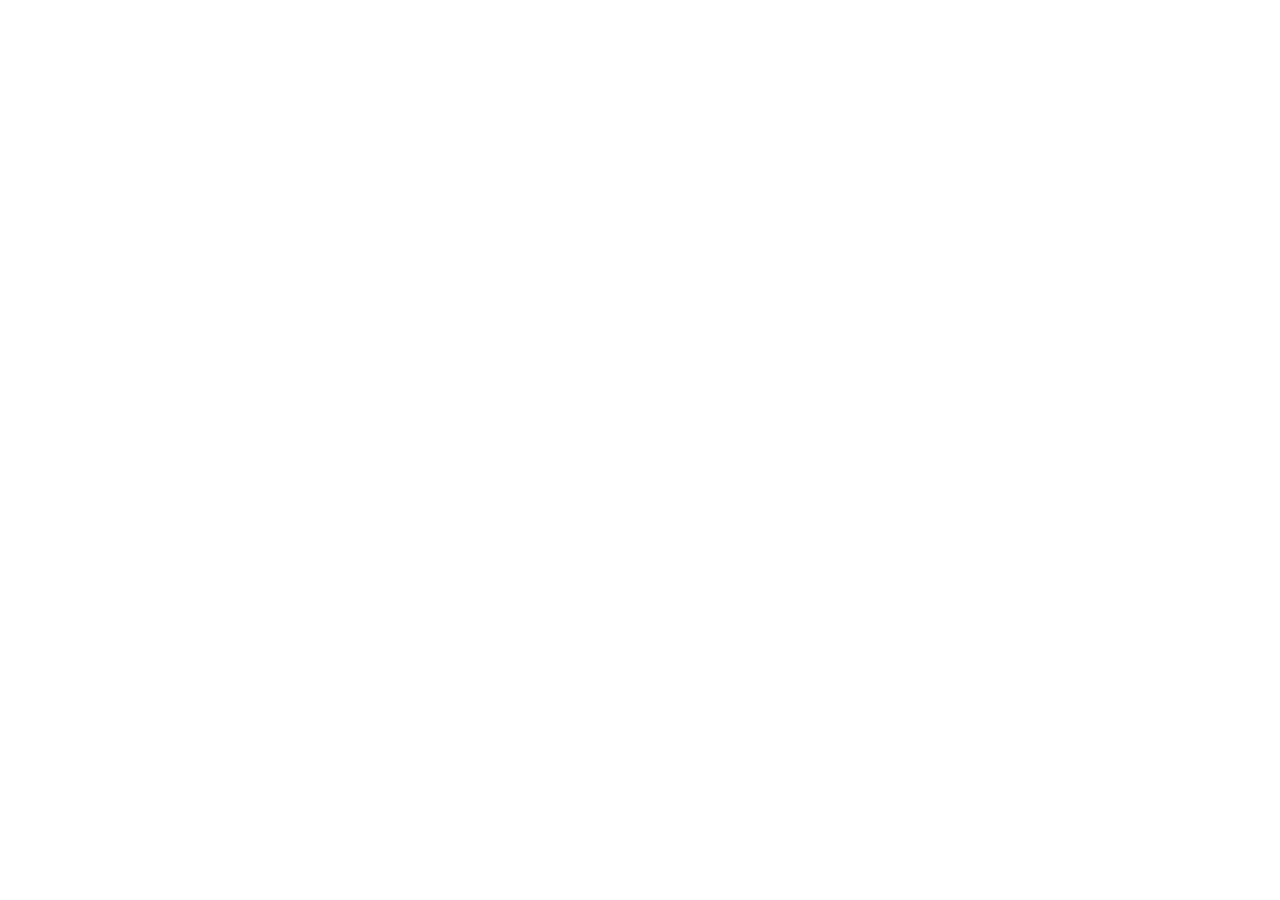
==== index.html @ 29ffe2f2 "Added base template and assets" ====
<!DOCTYPE html>
<html lang="en">
<head>
    <meta charset="UTF-8">
    <meta name="viewport" content="width=device-width, initial-scale=1.0">
    <title>Html Forms</title>
    <link rel="stylesheet" href="styles.css" />
</head>
<body>
    
</body>
</html>
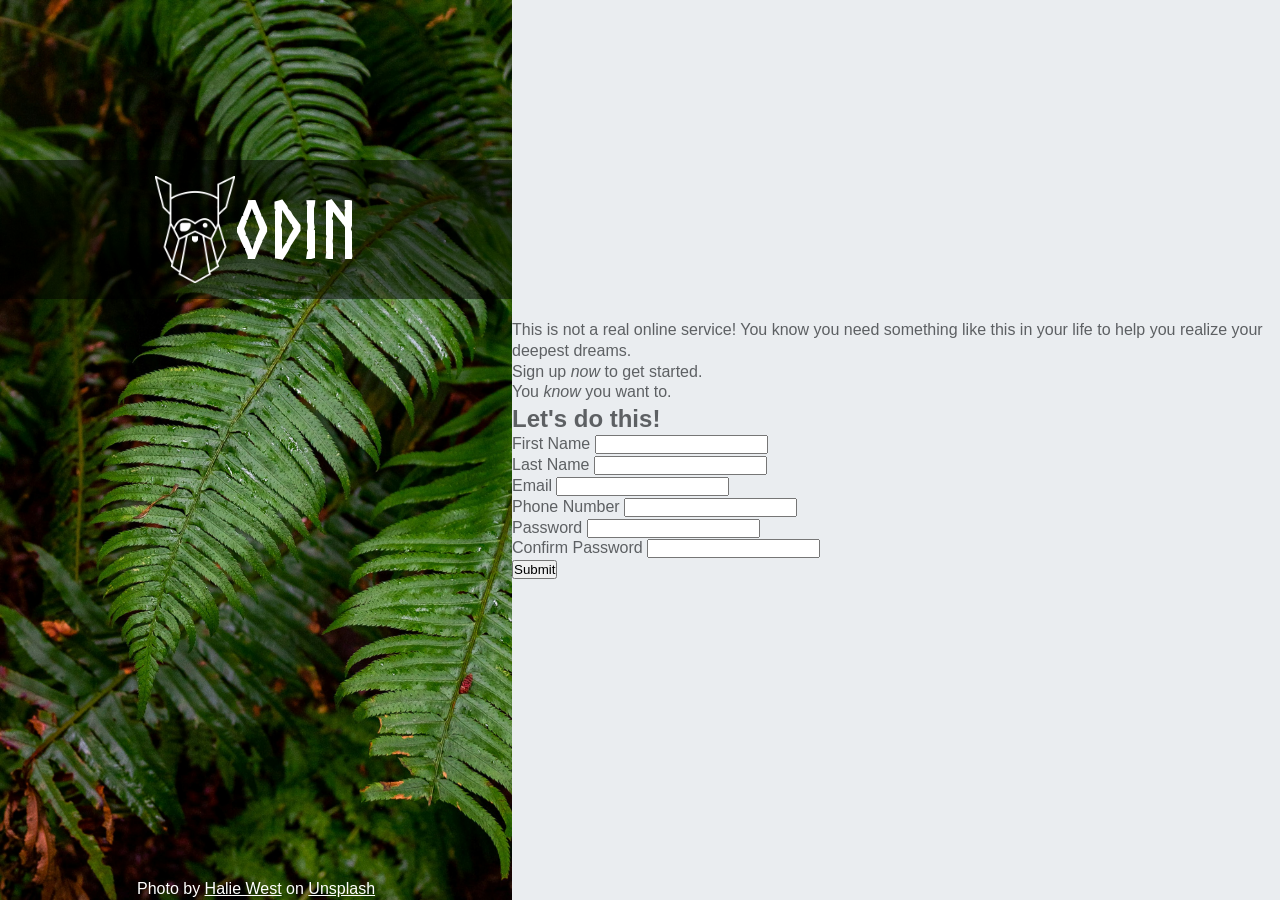
==== commit baa3fcaf: "Right section added" ====
--- a/index.html
+++ b/index.html
@@ -3,10 +3,60 @@
 <head>
     <meta charset="UTF-8">
     <meta name="viewport" content="width=device-width, initial-scale=1.0">
-    <title>Html Forms</title>
-    <link rel="stylesheet" href="styles.css" />
+    <title>Form Basics</title>
+    <link rel="stylesheet" href="styles.css">
 </head>
 <body>
-    
+    <div class="right">
+        <div class="logo-wrapper">
+            <img src="images/odin-lined.png">
+            <p>Odin</p>            
+        </div>
+        <p class="credits">Photo by 
+                <a href="https://unsplash.com/photos/25xggax4bSA">Halie West</a>
+                 on 
+                 <a href="www.unsplash.com">Unsplash</a></p>
+    </div>
+    <div class="left">
+        <div class="header">
+            <p>This is not a real online service! You know you need something like this in your life to help
+                you realize your deepest dreams.<br>
+                Sign up <em>now</em> to get started.
+                <p>You <em>know</em> you want to.</p>
+        </div>
+        <div class="form-wrapper">
+            <form action="" method="get">
+                <h2>Let's do this!</h2>
+                <div class="form-row">
+                        <label for="first-name">First Name</label>
+                        <input id="first-name" name="first-name" type="text" />
+                    </div>
+                    <div class="form-row">
+                        <label for="last-name">Last Name</label>
+                        <input id="last-name" name="last-name" type="text" />
+                    </div>
+                    <div class="form-row">
+                        <label for="email">Email</label>
+                        <input id="email" name="email" type="email" />
+                    </div>
+                    <div class="form-row">
+                        <label for="phone-number">Phone Number</label>
+                        <input id="phone-number" name="phone-number" type="tel" />
+                    </div>
+                    <div class="form-row">
+                        <label for="password">Password</label>
+                        <input id="password" name="password" type="password" />
+                    </div>
+                    <div class="form-row">
+                        <label for="confirm-password">Confirm Password</label>
+                        <input id="confirm-password" name="confirm-password" type="password" />
+                    </div>
+                    <div class="form-row">
+                        <button>Submit</button>
+                    </div>
+                </div>
+            </form>
+        </div>
+    </div>
 </body>
 </html>
--- a/styles.css
+++ b/styles.css
@@ -0,0 +1,69 @@
+* {
+    margin: 0;
+    padding: 0;
+    box-sizing: border-box;
+}
+
+@font-face {
+    font-family: 'Norse';
+    src: url('/fonts/Norse-Bold.woff2') format('woff2');
+    font-weight: bold;
+    font-style: normal;
+    font-display: swap;
+}
+
+body {
+    color: #5D6063;
+    background-color: #EAEDF0;
+    font-family: "Ubuntu", "Arial", sans-serif;
+    font-size: 16px;
+    line-height: 1.3;
+
+    display: flex;
+    align-items: center;
+    height: 100vh;
+}
+
+.right {
+    flex: 40;
+    display: flex;
+    flex-direction: column;
+    justify-content: center;
+    align-items: center;
+    background: url(images/halie-west-25xggax4bSA-unsplash.jpg);
+    background-size: cover;
+    height: 100vh;
+}
+
+.logo-wrapper img {
+    width: 80px;
+}
+
+.logo-wrapper {
+    display: flex;
+    width: 100%;
+    align-items: center;
+    justify-content: center;
+    background-color: rgba(0, 0, 0, .5);
+    padding: 1em 0;
+    margin-top: 10em;
+}
+
+.logo-wrapper p {
+    font-family: "Norse", "Ubuntu", sans-serif;
+    font-size: 5rem;
+    color: white;
+}
+
+.left {
+    flex: 60;
+}
+
+.credits {
+    color: white;
+    margin-top: auto;
+}
+
+.credits a {
+    color: white;    
+}
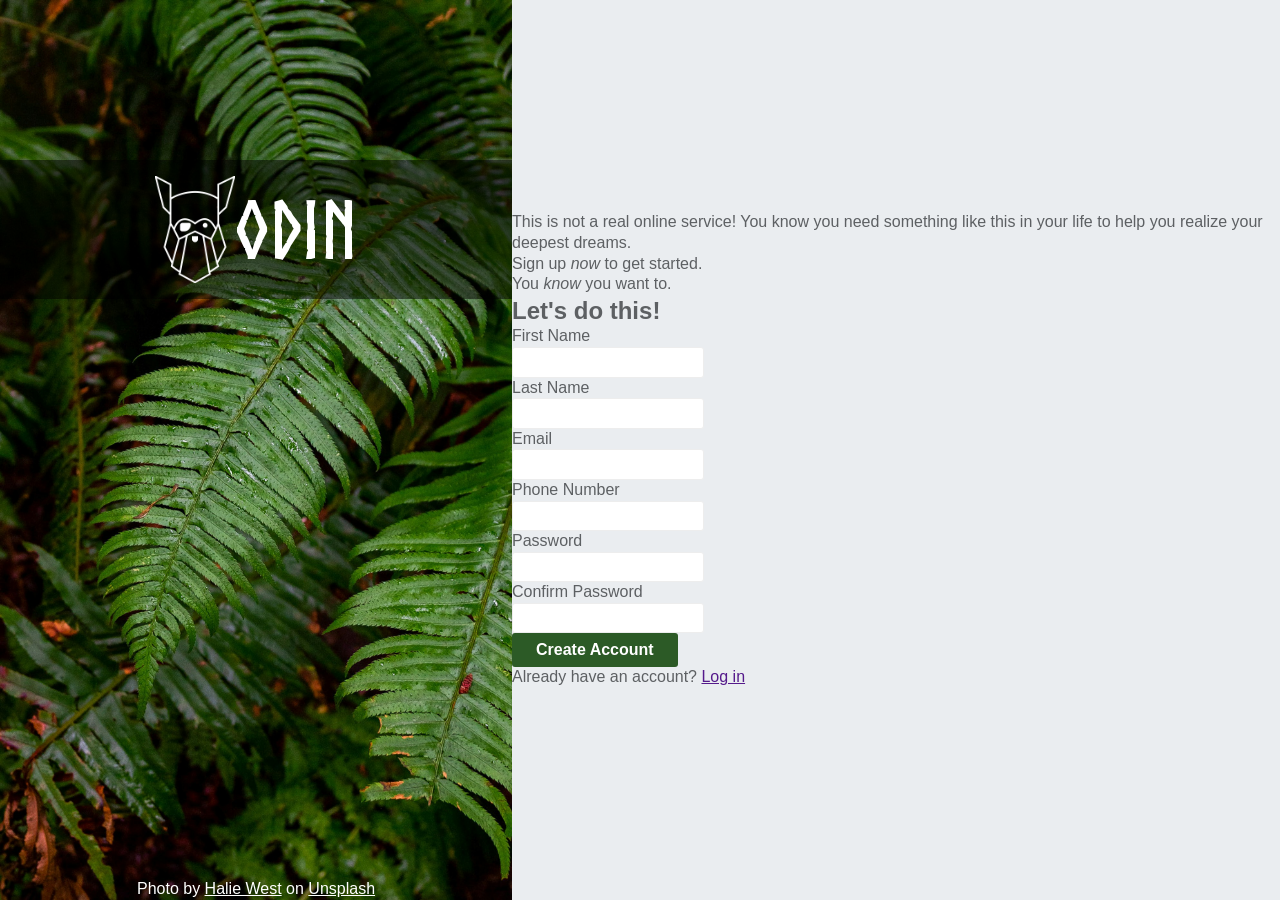
==== commit 4f2233d9: "apply base styling to right column" ====
--- a/index.html
+++ b/index.html
@@ -51,8 +51,9 @@
                         <label for="confirm-password">Confirm Password</label>
                         <input id="confirm-password" name="confirm-password" type="password" />
                     </div>
-                    <div class="form-row">
-                        <button>Submit</button>
+                    <div class="form-button">
+                        <button>Create Account</button>
+                        <p>Already have an account? <a href="">Log in</a></p>
                     </div>
                 </div>
             </form>
--- a/styles.css
+++ b/styles.css
@@ -57,6 +57,8 @@
 
 .left {
     flex: 60;
+    display: flex;
+    flex-direction: column;
 }
 
 .credits {
@@ -66,4 +68,33 @@
 
 .credits a {
     color: white;    
-}+}
+
+
+.form-button button {
+    font-size: 16px;
+    font-weight: bold;
+
+    color: #FFF;
+    background-color: #2c5a26;
+
+    border: none;
+    border-radius: 3px;
+
+    padding: .5em 1.5em;
+    cursor: pointer;
+}
+
+label {
+    display: block;
+}
+
+input[type="text"], 
+input[type="email"], 
+input[type="password"],
+input[type="tel"] {
+border: 1px solid #ededed;
+border-radius: 3px;
+padding: .5em .8em;
+} 
+
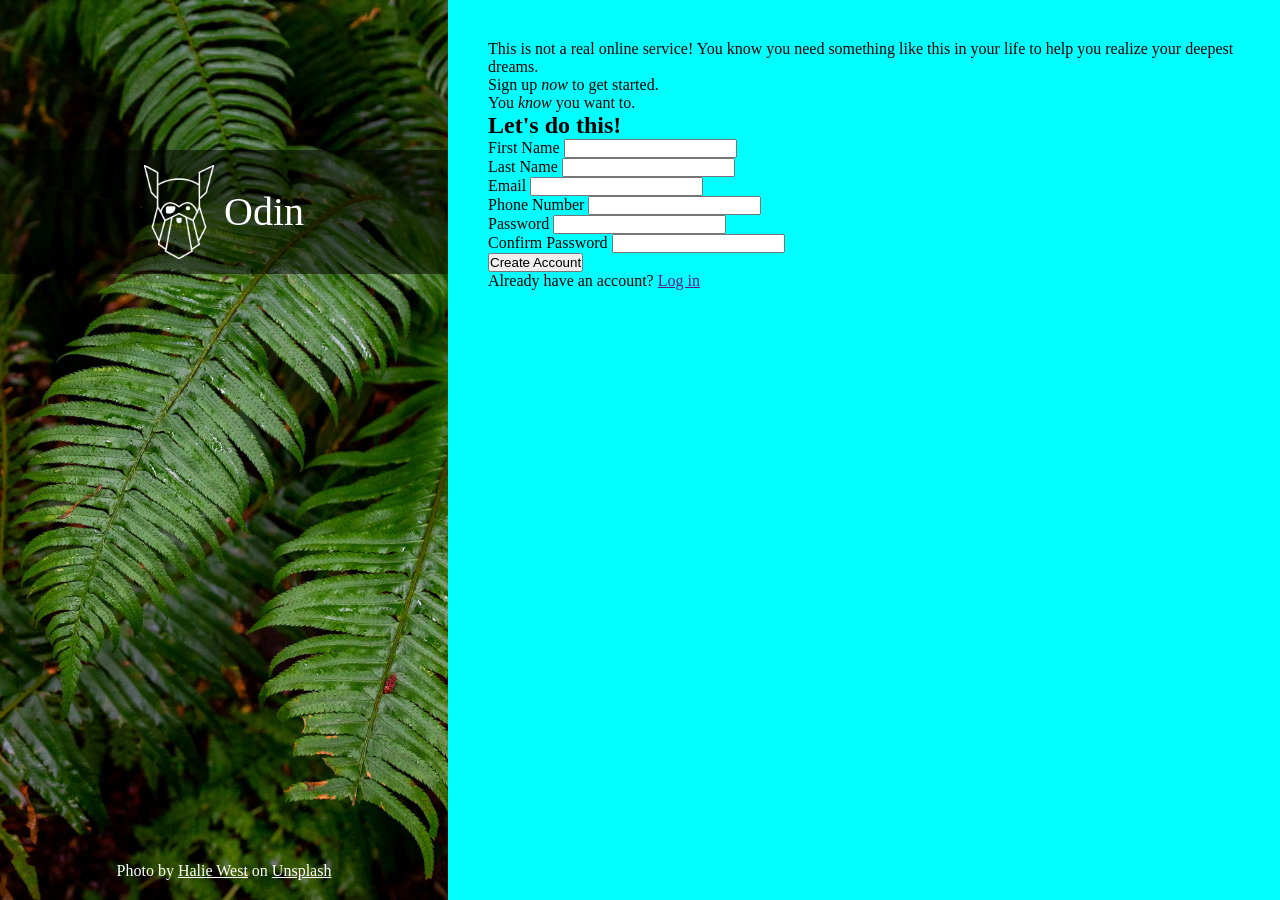
==== commit e5915d81: "finishes right section" ====
--- a/index.html
+++ b/index.html
@@ -15,7 +15,8 @@
         <p class="credits">Photo by 
                 <a href="https://unsplash.com/photos/25xggax4bSA">Halie West</a>
                  on 
-                 <a href="www.unsplash.com">Unsplash</a></p>
+                 <a href="www.unsplash.com">Unsplash</a>
+        </p>
     </div>
     <div class="left">
         <div class="header">
@@ -51,7 +52,7 @@
                         <label for="confirm-password">Confirm Password</label>
                         <input id="confirm-password" name="confirm-password" type="password" />
                     </div>
-                    <div class="form-button">
+                    <div class="form-row">
                         <button>Create Account</button>
                         <p>Already have an account? <a href="">Log in</a></p>
                     </div>
--- a/styles.css
+++ b/styles.css
@@ -4,97 +4,66 @@
     box-sizing: border-box;
 }
 
-@font-face {
-    font-family: 'Norse';
-    src: url('/fonts/Norse-Bold.woff2') format('woff2');
-    font-weight: bold;
-    font-style: normal;
-    font-display: swap;
-}
-
 body {
-    color: #5D6063;
-    background-color: #EAEDF0;
-    font-family: "Ubuntu", "Arial", sans-serif;
-    font-size: 16px;
-    line-height: 1.3;
-
     display: flex;
-    align-items: center;
-    height: 100vh;
-}
-
-.right {
-    flex: 40;
-    display: flex;
-    flex-direction: column;
-    justify-content: center;
-    align-items: center;
-    background: url(images/halie-west-25xggax4bSA-unsplash.jpg);
-    background-size: cover;
-    height: 100vh;
+    min-height: 100vh;
 }
 
 .logo-wrapper img {
-    width: 80px;
+    width: 70px;
+}
+
+.logo-wrapper p {
+    color: white;
+    font-size: 40px;
+}
+
+
+.right {
+    width: 35%;
+    
+    background: url(/images/halie-west-25xggax4bSA-unsplash.jpg);
+    background-size: cover;
+    background-position: center;
+
+    display: flex;
+    flex-direction: column;
+
+    
+    align-items: center;
+
+    padding-top: 150px;
+}
+
+.left {
+    width: 65%;
+    background-color: aqua;
+    padding: 40px;    
 }
 
 .logo-wrapper {
     display: flex;
-    width: 100%;
+    
+    background-color: rgb(0, 0, 0, 0.5);
     align-items: center;
     justify-content: center;
-    background-color: rgba(0, 0, 0, .5);
-    padding: 1em 0;
-    margin-top: 10em;
-}
+    
+    gap: 10px;
+    padding: 15px;
 
-.logo-wrapper p {
-    font-family: "Norse", "Ubuntu", sans-serif;
-    font-size: 5rem;
-    color: white;
-}
-
-.left {
-    flex: 60;
-    display: flex;
-    flex-direction: column;
+    width: 100%;
 }
 
 .credits {
+    /* background-color: pink; */
+
     color: white;
+    font-size: 16px;
+
     margin-top: auto;
+    margin-bottom: 20px;
 }
 
 .credits a {
-    color: white;    
-}
-
-
-.form-button button {
-    font-size: 16px;
-    font-weight: bold;
-
-    color: #FFF;
-    background-color: #2c5a26;
-
-    border: none;
-    border-radius: 3px;
-
-    padding: .5em 1.5em;
-    cursor: pointer;
-}
-
-label {
-    display: block;
-}
-
-input[type="text"], 
-input[type="email"], 
-input[type="password"],
-input[type="tel"] {
-border: 1px solid #ededed;
-border-radius: 3px;
-padding: .5em .8em;
-} 
-
+    color: white;
+}
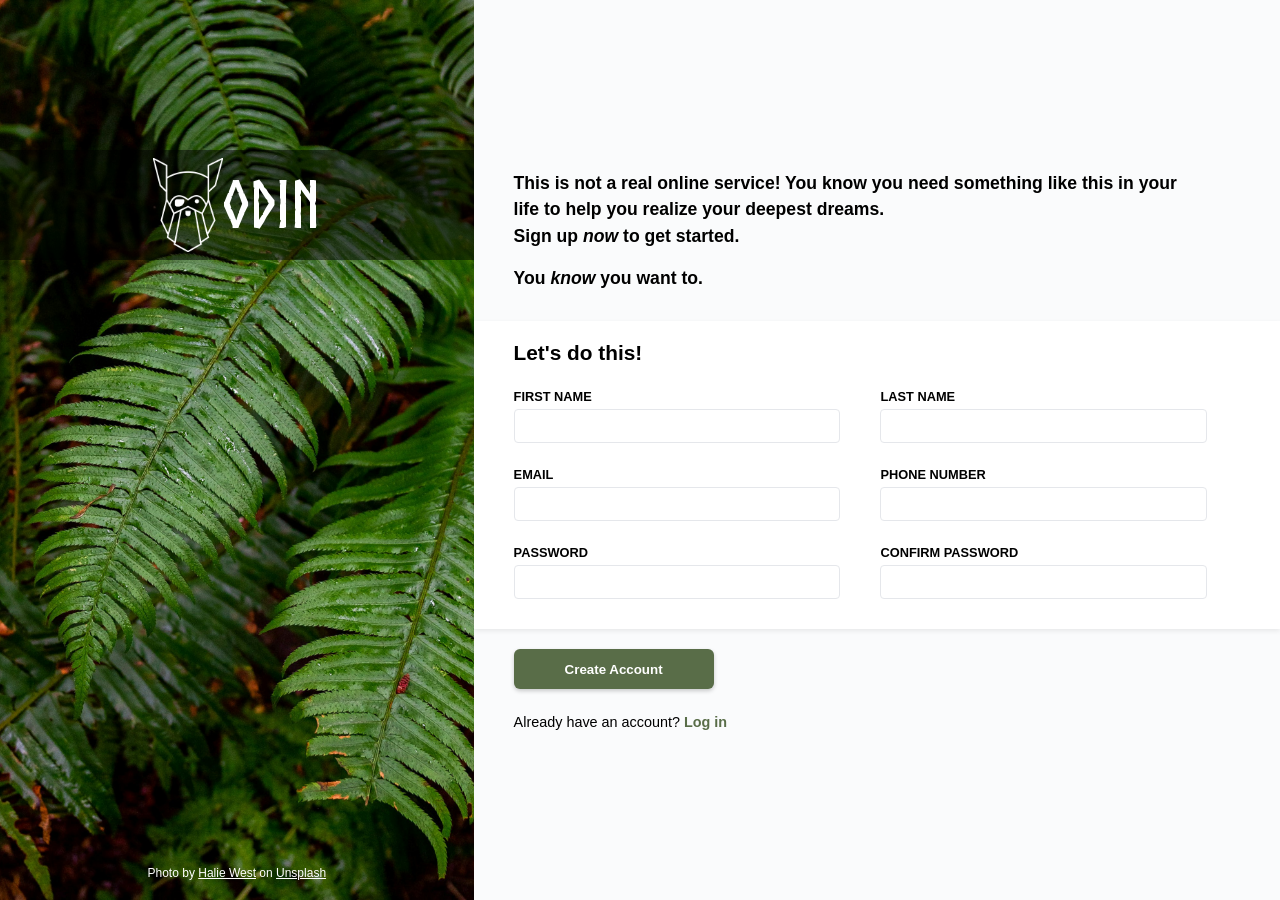
==== commit 3b8fc7b2: "Final" ====
--- a/index.html
+++ b/index.html
@@ -22,43 +22,46 @@
         <div class="header">
             <p>This is not a real online service! You know you need something like this in your life to help
                 you realize your deepest dreams.<br>
-                Sign up <em>now</em> to get started.
+                Sign up <em>now</em> to get started.</p>
                 <p>You <em>know</em> you want to.</p>
         </div>
-        <div class="form-wrapper">
+        
             <form action="" method="get">
-                <h2>Let's do this!</h2>
-                <div class="form-row">
-                        <label for="first-name">First Name</label>
-                        <input id="first-name" name="first-name" type="text" />
-                    </div>
-                    <div class="form-row">
-                        <label for="last-name">Last Name</label>
-                        <input id="last-name" name="last-name" type="text" />
-                    </div>
-                    <div class="form-row">
-                        <label for="email">Email</label>
-                        <input id="email" name="email" type="email" />
-                    </div>
-                    <div class="form-row">
-                        <label for="phone-number">Phone Number</label>
-                        <input id="phone-number" name="phone-number" type="tel" />
-                    </div>
-                    <div class="form-row">
-                        <label for="password">Password</label>
-                        <input id="password" name="password" type="password" />
-                    </div>
+                <div class="form-wrapper">
+                    <h2>Let's do this!</h2>
+                    <div class="form-fields">
+                        <div class="form-row">
+                            <label for="first-name">First Name</label>
+                            <input id="first-name" name="first-name" type="text" />
+                        </div>
+                        <div class="form-row">
+                            <label for="last-name">Last Name</label>
+                            <input id="last-name" name="last-name" type="text" />
+                        </div>
+                        <div class="form-row">
+                            <label for="email">Email</label>
+                            <input id="email" name="email" type="email" />
+                        </div>
+                        <div class="form-row">
+                            <label for="phone-number">Phone Number</label>
+                            <input id="phone-number" name="phone-number" type="tel" />
+                        </div>
+                        <div class="form-row">
+                            <label for="password">Password</label>
+                            <input id="password" name="password" type="password" />
+                        </div>
                     <div class="form-row">
                         <label for="confirm-password">Confirm Password</label>
                         <input id="confirm-password" name="confirm-password" type="password" />
                     </div>
-                    <div class="form-row">
+                    </div>
+                </div>
+                <div class="form-actions">
                         <button>Create Account</button>
                         <p>Already have an account? <a href="">Log in</a></p>
-                    </div>
                 </div>
+                
             </form>
         </div>
-    </div>
-</body>
+    </body>
 </html>
--- a/styles.css
+++ b/styles.css
@@ -4,9 +4,142 @@
     box-sizing: border-box;
 }
 
+@font-face {
+    font-family: 'Norse';
+    src: url('fonts/Norse-Bold.woff2') format('woff2');
+    font-weight: bold;
+    font-style: normal;
+    font-display: swap;
+}
+
 body {
     display: flex;
     min-height: 100vh;
+    font-family: "ubuntu", sans-serif;
+
+}
+
+.left {
+    width: 63%;
+    background-color: #fafbfc;
+    display: flex;
+    flex-direction: column;
+    justify-content: center;    
+}
+
+.header {
+    font-size: 1.1rem;
+    font-weight: bold;
+
+    line-height: 1.5;
+    max-width: 750px;
+
+    padding: 0 40px;
+}
+
+.header p + p {
+    margin-top: 16px;
+}
+
+form h2 {
+    margin-bottom: 24px;
+    font-size: 1.3rem;
+}
+
+.form-wrapper {
+    background-color: white;
+    width: 100%;
+
+    padding: 20px 40px 30px;
+    margin-top: 30px;
+    box-shadow: 0 2px 5px rgba(0, 0, 0, 0.08);
+}
+
+.form-row {
+    display: flex;
+    /* background-color: pink; */
+    flex-direction: column;
+    gap: 5px;
+}
+
+.form-row label {
+    font-size: 0.8rem;
+    text-transform: uppercase;
+    font-weight: bold;
+}
+
+.form-row input {
+    width: 100%;
+    height: 34px;
+    border: 1px solid #E5E7EB;
+    border-radius: 4px;
+    padding: 5px;
+}
+
+.form-row input:focus {
+    outline: 2px solid #2563EB;
+    border-color: #2563EB;
+    box-shadow: 0 2px 5px rgba(37, 99, 235, 0.5);
+}
+
+.form-row input:invalid {
+    border-color: #DC2626;
+}
+
+.form-actions {
+    margin-top: 20px;
+    display: flex;
+    /* background-color: aqua; */
+    flex-direction: column;
+    gap: 25px;
+    padding: 0 40px;
+    margin-top: 20px;
+}
+
+.form-actions button {
+    background-color: #596D48;
+    width: 200px;
+    height: 40px;
+    border: none;
+    border-radius: 6px;
+    padding: 10px;
+    color: white;
+    font-weight: bold;
+    cursor: pointer;
+    box-shadow: 0 2px 4px rgba(0, 0, 0, 0.2);
+
+}
+
+.form-actions button:hover {
+    background-color: #465738;
+    box-shadow: 0 4px 8px rgba(0, 0, 0, 0.25);
+
+}
+
+.form-actions p {
+    font-size: 0.9rem;
+}
+
+.form-actions p a {
+    color: #596D48;
+    font-weight: bold;
+    text-decoration: none;
+}
+
+.form-actions p a:hover {
+    text-decoration: underline;
+}
+
+.form-fields {
+    /* background-color: purple; */
+    display: flex;
+    flex-wrap: wrap;
+    column-gap: 40px;
+    row-gap: 24px;
+}
+
+.form-row {
+    width: 45%;
 }
 
 .logo-wrapper img {
@@ -20,7 +153,7 @@
 
 
 .right {
-    width: 35%;
+    width: 37%;
     
     background: url(/images/halie-west-25xggax4bSA-unsplash.jpg);
     background-size: cover;
@@ -35,11 +168,6 @@
     padding-top: 150px;
 }
 
-.left {
-    width: 65%;
-    background-color: aqua;
-    padding: 40px;    
-}
 
 .logo-wrapper {
     display: flex;
@@ -48,22 +176,38 @@
     align-items: center;
     justify-content: center;
     
-    gap: 10px;
-    padding: 15px;
+    padding: 8px;
 
     width: 100%;
+}
+
+.logo-wrapper p {
+    font-family: "Norse", sans-serif;
+
+    font-size: 4em;
+    text-transform: uppercase;
 }
 
 .credits {
     /* background-color: pink; */
 
     color: white;
-    font-size: 16px;
+    font-size: 12px;
 
     margin-top: auto;
     margin-bottom: 20px;
+
+    text-align: center;
+
 }
 
 .credits a {
     color: white;
-}+}
+
+input,
+button,
+label {
+    font-family: inherit;
+}
+
